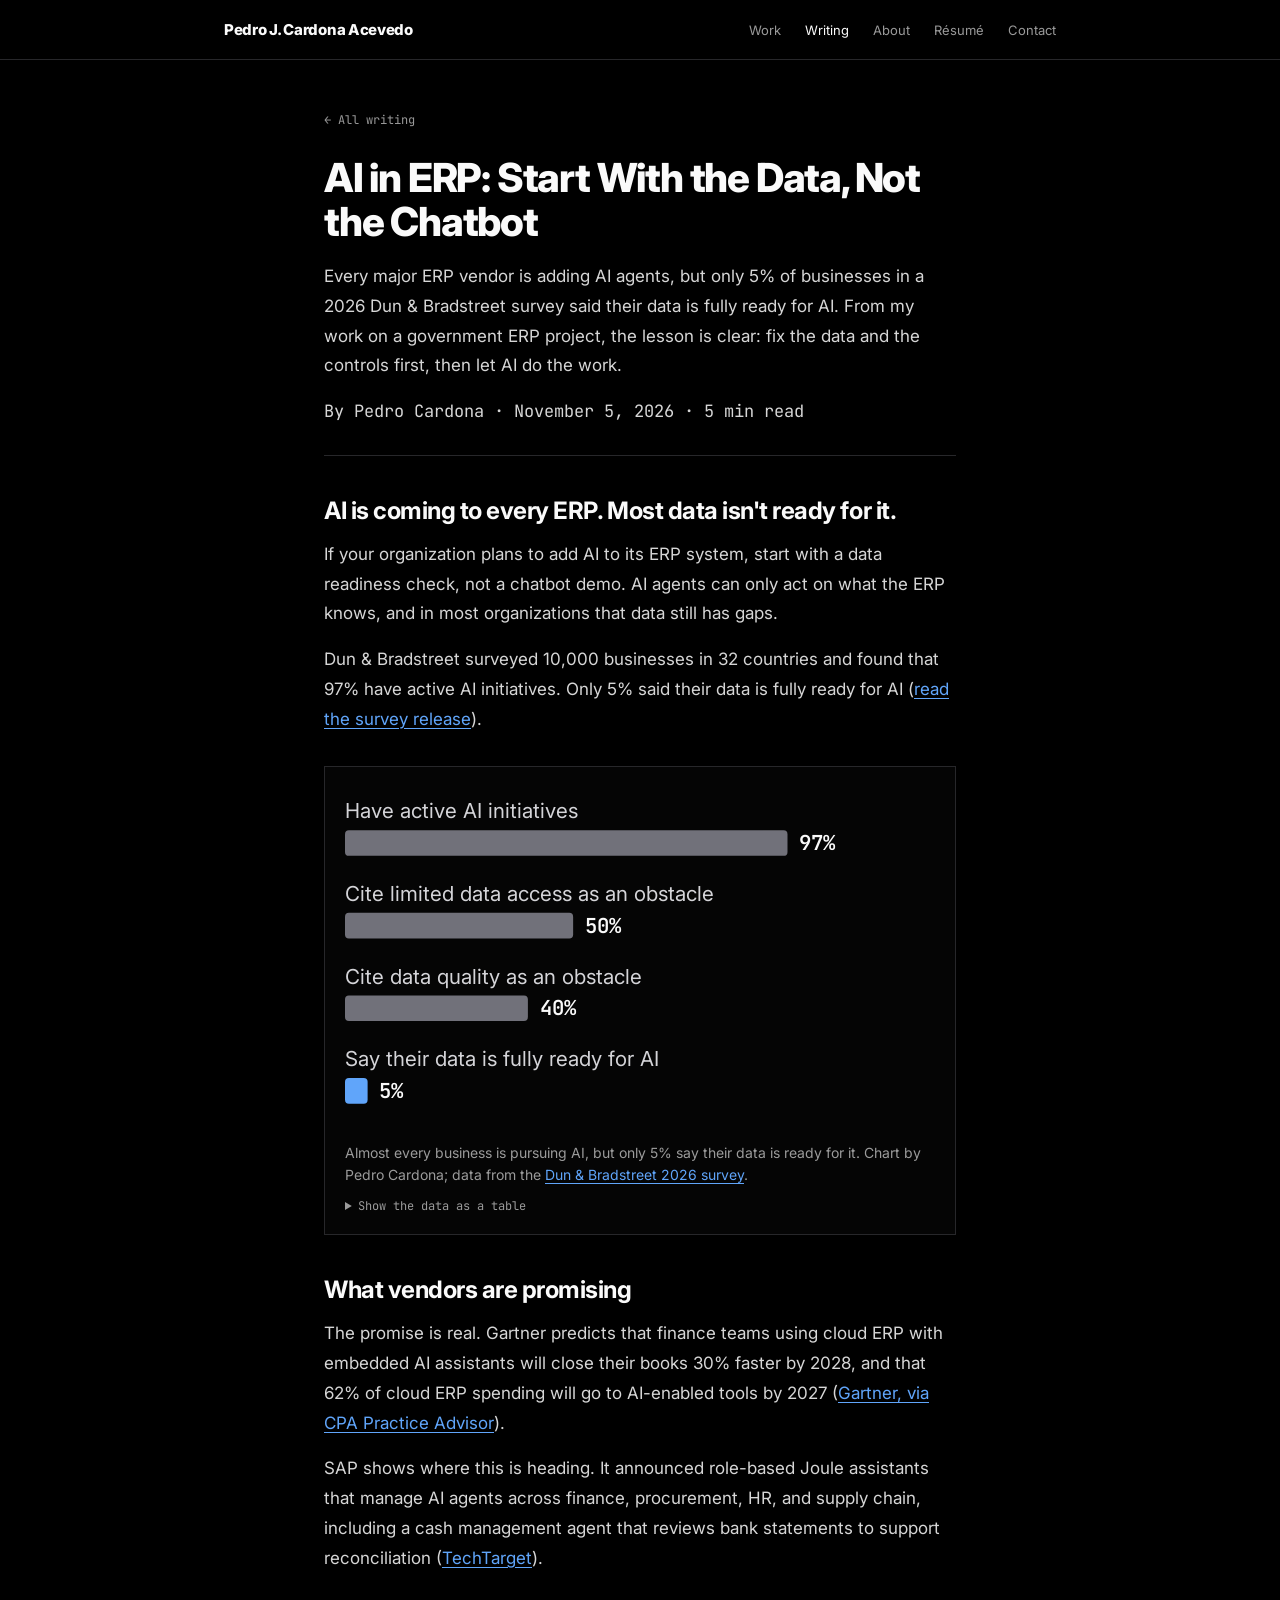
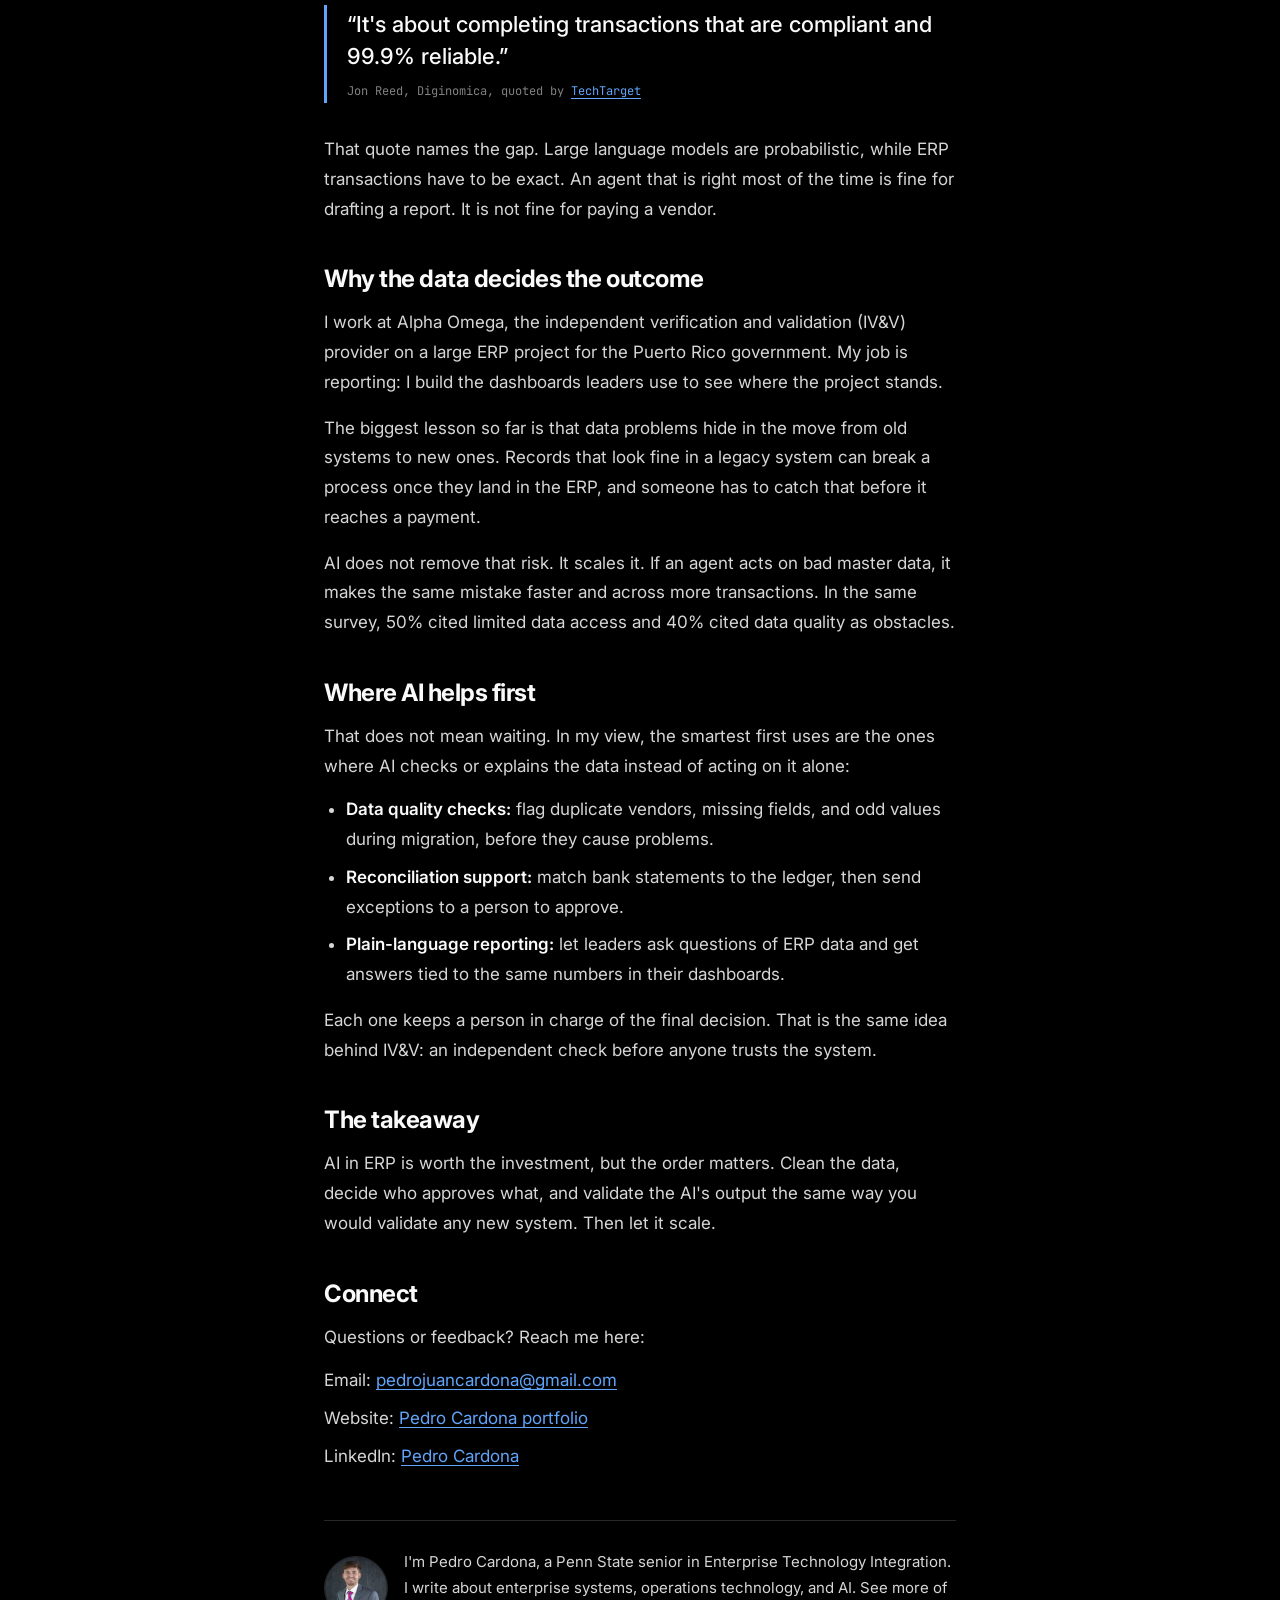
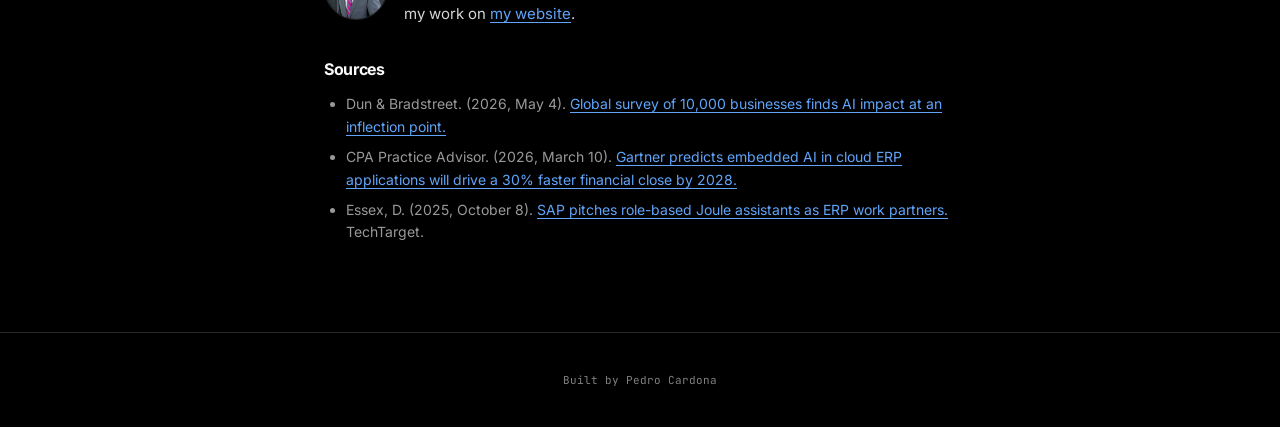
==== blog/ai-in-erp.html @ 931864f9 "Add Writing section with three blog posts Co-Authored-By: Claude Opus 5.5 <noreply@anthropic.com> Cl" ====
<!DOCTYPE html>
<html lang="en">
<head>
<meta charset="UTF-8">
<meta name="viewport" content="width=device-width, initial-scale=1.0">
<title>AI in ERP: Start With the Data, Not the Chatbot | Pedro J. Cardona Acevedo</title>
<meta name="description" content="Every major ERP vendor is adding AI agents, but only 5% of businesses say their data is fully ready for AI. Fix the data and controls first.">
<link rel="icon" href="data:image/svg+xml,%3Csvg xmlns='http://www.w3.org/2000/svg' viewBox='0 0 64 64'%3E%3Crect width='64' height='64' rx='12' fill='%23000'/%3E%3Crect x='3' y='3' width='58' height='58' rx='9' fill='none' stroke='%2352525b' stroke-width='2'/%3E%3Ctext x='32' y='42' text-anchor='middle' font-family='Arial,Helvetica,sans-serif' font-size='26' font-weight='800' fill='%23fafafa'%3EPC%3C/text%3E%3C/svg%3E">
<link rel="preconnect" href="https://fonts.googleapis.com">
<link href="https://fonts.googleapis.com/css2?family=Inter:wght@300;400;500;700;800;900&family=JetBrains+Mono:wght@400;500&display=swap" rel="stylesheet">
<link rel="stylesheet" href="post.css">
</head>
<body>
<a class="skip-link" href="#main">Skip to content</a>
<nav>
  <div class="inner">
    <a class="nav-logo" href="../index.html">Pedro J. Cardona Acevedo</a>
    <div class="nav-links">
      <a href="../index.html#projects">Work</a>
      <a href="../index.html#writing" aria-current="page">Writing</a>
      <a href="../index.html#about">About</a>
      <a href="../index.html#resume">Résumé</a>
      <a href="../index.html#contact">Contact</a>
    </div>
  </div>
</nav>
<main id="main" tabindex="-1">
  <article class="post">
    <a class="back" href="../index.html#writing">← All writing</a>
    <header>
      <h1>AI in ERP: Start With the Data, Not the Chatbot</h1>
      <p class="summary">Every major ERP vendor is adding AI agents, but only 5% of businesses in a 2026 Dun &amp; Bradstreet survey said their data is fully ready for AI. From my work on a government ERP project, the lesson is clear: fix the data and the controls first, then let AI do the work.</p>
      <p class="byline">By Pedro Cardona · <time>November 5, 2026</time> · 5 min read</p>
    </header>
    <h2>AI is coming to every ERP. Most data isn't ready for it.</h2>
    <p>If your organization plans to add AI to its ERP system, start with a data readiness check, not a chatbot demo. AI agents can only act on what the ERP knows, and in most organizations that data still has gaps.</p>
    <p>Dun &amp; Bradstreet surveyed 10,000 businesses in 32 countries and found that 97% have active AI initiatives. Only 5% said their data is fully ready for AI (<a href="https://www.dnb.com/en-us/newsroom/press-releases/dnb-survey-finds-ai-impact-inflection-point.html">read the survey release</a>).</p>
    <figure>
      <svg class="chart" viewBox="0 0 600 344" role="img" aria-labelledby="c1-t" xmlns="http://www.w3.org/2000/svg"><title id="c1-t">Share of 10,000 businesses surveyed by Dun &amp; Bradstreet, 2026</title><g><title>Have active AI initiatives: 97%</title><text x="0" y="32" class="c-label">Have active AI initiatives</text><rect x="0" y="44" width="450" height="26" rx="4" fill="#71717a"/><text x="462" y="64" class="c-value">97%</text></g><g><title>Cite limited data access as an obstacle: 50%</title><text x="0" y="116" class="c-label">Cite limited data access as an obstacle</text><rect x="0" y="128" width="232" height="26" rx="4" fill="#71717a"/><text x="244" y="148" class="c-value">50%</text></g><g><title>Cite data quality as an obstacle: 40%</title><text x="0" y="200" class="c-label">Cite data quality as an obstacle</text><rect x="0" y="212" width="186" height="26" rx="4" fill="#71717a"/><text x="198" y="232" class="c-value">40%</text></g><g><title>Say their data is fully ready for AI: 5%</title><text x="0" y="284" class="c-label">Say their data is fully ready for AI</text><rect x="0" y="296" width="23" height="26" rx="4" fill="#60a5fa"/><text x="35" y="316" class="c-value">5%</text></g></svg>
      <figcaption>Almost every business is pursuing AI, but only 5% say their data is ready for it. Chart by Pedro Cardona; data from the <a href="https://www.dnb.com/en-us/newsroom/press-releases/dnb-survey-finds-ai-impact-inflection-point.html">Dun &amp; Bradstreet 2026 survey</a>.</figcaption>
      <details class="data-table"><summary>Show the data as a table</summary><table><caption>Dun &amp; Bradstreet 2026 survey of 10,000 businesses</caption><thead><tr><th scope="col">Finding</th><th scope="col">Share of businesses</th></tr></thead><tbody><tr><th scope="row">Have active AI initiatives</th><td>97%</td></tr><tr><th scope="row">Cite limited data access as an obstacle</th><td>50%</td></tr><tr><th scope="row">Cite data quality as an obstacle</th><td>40%</td></tr><tr><th scope="row">Say their data is fully ready for AI</th><td>5%</td></tr></tbody></table></details>
    </figure>
    <h2>What vendors are promising</h2>
    <p>The promise is real. Gartner predicts that finance teams using cloud ERP with embedded AI assistants will close their books 30% faster by 2028, and that 62% of cloud ERP spending will go to AI-enabled tools by 2027 (<a href="https://www.cpapracticeadvisor.com/2026/03/10/gartner-predicts-embedded-ai-in-cloud-erp-applications-will-drive-a-30-faster-financial-close-by-2028/179540/">Gartner, via CPA Practice Advisor</a>).</p>
    <p>SAP shows where this is heading. It announced role-based Joule assistants that manage AI agents across finance, procurement, HR, and supply chain, including a cash management agent that reviews bank statements to support reconciliation (<a href="https://www.techtarget.com/searchsap/news/366632263/SAP-pitches-role-based-Joule-assistants-as-ERP-work-partners">TechTarget</a>).</p>
    <blockquote>
      <p>“It's about completing transactions that are compliant and 99.9% reliable.”</p>
      <cite>Jon Reed, Diginomica, quoted by <a href="https://www.techtarget.com/searchsap/news/366632263/SAP-pitches-role-based-Joule-assistants-as-ERP-work-partners">TechTarget</a></cite>
    </blockquote>
    <p>That quote names the gap. Large language models are probabilistic, while ERP transactions have to be exact. An agent that is right most of the time is fine for drafting a report. It is not fine for paying a vendor.</p>
    <h2>Why the data decides the outcome</h2>
    <p>I work at Alpha Omega, the independent verification and validation (IV&amp;V) provider on a large ERP project for the Puerto Rico government. My job is reporting: I build the dashboards leaders use to see where the project stands.</p>
    <p>The biggest lesson so far is that data problems hide in the move from old systems to new ones. Records that look fine in a legacy system can break a process once they land in the ERP, and someone has to catch that before it reaches a payment.</p>
    <p>AI does not remove that risk. It scales it. If an agent acts on bad master data, it makes the same mistake faster and across more transactions. In the same survey, 50% cited limited data access and 40% cited data quality as obstacles.</p>
    <h2>Where AI helps first</h2>
    <p>That does not mean waiting. In my view, the smartest first uses are the ones where AI checks or explains the data instead of acting on it alone:</p>
    <ul>
      <li><strong>Data quality checks:</strong> flag duplicate vendors, missing fields, and odd values during migration, before they cause problems.</li>
      <li><strong>Reconciliation support:</strong> match bank statements to the ledger, then send exceptions to a person to approve.</li>
      <li><strong>Plain-language reporting:</strong> let leaders ask questions of ERP data and get answers tied to the same numbers in their dashboards.</li>
    </ul>
    <p>Each one keeps a person in charge of the final decision. That is the same idea behind IV&amp;V: an independent check before anyone trusts the system.</p>
    <h2>The takeaway</h2>
    <p>AI in ERP is worth the investment, but the order matters. Clean the data, decide who approves what, and validate the AI's output the same way you would validate any new system. Then let it scale.</p>
    <h2>Connect</h2>
    <p>Questions or feedback? Reach me here:</p>
    <ul class="connect">
      <li>Email: <a href="mailto:pedrojuancardona@gmail.com">pedrojuancardona@gmail.com</a></li>
      <li>Website: <a href="../index.html">Pedro Cardona portfolio</a></li>
      <li>LinkedIn: <a href="https://www.linkedin.com/in/pedro-cardona-973149291">Pedro Cardona</a></li>
    </ul>
    <footer class="post-end">
      <aside class="author">
        <img src="../headshot.jpg" alt="Portrait of Pedro Cardona in a gray suit and pink striped tie" width="800" height="800">
        <p>I'm Pedro Cardona, a Penn State senior in Enterprise Technology Integration. I write about enterprise systems, operations technology, and AI. See more of my work on <a href="../index.html">my website</a>.</p>
      </aside>
      <h2 class="sources-h">Sources</h2>
      <ul class="sources"><li>Dun &amp; Bradstreet. (2026, May 4). <a href="https://www.dnb.com/en-us/newsroom/press-releases/dnb-survey-finds-ai-impact-inflection-point.html">Global survey of 10,000 businesses finds AI impact at an inflection point.</a></li><li>CPA Practice Advisor. (2026, March 10). <a href="https://www.cpapracticeadvisor.com/2026/03/10/gartner-predicts-embedded-ai-in-cloud-erp-applications-will-drive-a-30-faster-financial-close-by-2028/179540/">Gartner predicts embedded AI in cloud ERP applications will drive a 30% faster financial close by 2028.</a></li><li>Essex, D. (2025, October 8). <a href="https://www.techtarget.com/searchsap/news/366632263/SAP-pitches-role-based-Joule-assistants-as-ERP-work-partners">SAP pitches role-based Joule assistants as ERP work partners.</a> TechTarget.</li></ul>
    </footer>
  </article>
</main>
<footer class="site-footer">Built by Pedro Cardona</footer>
</body>
</html>
---- blog/post.css ----
*, *::before, *::after { box-sizing: border-box; margin: 0; padding: 0; }

:root {
  --bg: #000;
  --frame: #27272a;
  --frame-hover: #3f3f46;
  --text: #fafafa;
  --body: rgba(255,255,255,0.84);
  --muted: rgba(255,255,255,0.6);
  --dim: rgba(255,255,255,0.5);
  --link: #60a5fa;
  --sans: 'Inter', system-ui, sans-serif;
  --mono: 'JetBrains Mono', ui-monospace, monospace;
}

body { background: var(--bg); color: var(--text); font-family: var(--sans); -webkit-font-smoothing: antialiased; }

.skip-link {
  position: absolute; left: 16px; top: -60px; z-index: 100;
  background: var(--text); color: var(--bg); padding: 10px 16px;
  font-size: 13px; font-weight: 600; text-decoration: none;
}
.skip-link:focus { top: 12px; }
main:focus { outline: none; }
a:focus-visible { outline: 2px solid var(--text); outline-offset: 2px; }

nav {
  position: sticky; top: 0; z-index: 10;
  background: rgba(0,0,0,0.85); backdrop-filter: blur(8px);
  border-bottom: 1px solid var(--frame); height: 60px; display: flex; align-items: center;
}
nav .inner {
  width: 100%; max-width: 880px; margin: 0 auto; padding: 0 24px;
  display: flex; align-items: center; justify-content: space-between; gap: 16px;
}
.nav-logo { font-size: 15px; font-weight: 800; color: var(--text); text-decoration: none; letter-spacing: -0.02em; white-space: nowrap; }
.nav-links { display: flex; gap: 24px; }
.nav-links a { font-size: 13px; color: var(--muted); text-decoration: none; }
.nav-links a:hover, .nav-links a[aria-current] { color: var(--text); }

.post { max-width: 680px; margin: 0 auto; padding: 48px 24px 72px; }
.back { font-family: var(--mono); font-size: 12px; color: var(--muted); text-decoration: none; }
.back:hover { color: var(--text); }

.post header { margin: 28px 0 36px; padding-bottom: 28px; border-bottom: 1px solid var(--frame); }
.post h1 { font-size: 40px; line-height: 1.1; font-weight: 800; letter-spacing: -0.03em; margin-bottom: 18px; }
.summary { font-size: 18px; line-height: 1.6; color: var(--text); font-weight: 400; }
.byline { margin-top: 18px; font-family: var(--mono); font-size: 12px; color: var(--dim); }

.post h2 { font-size: 24px; line-height: 1.25; font-weight: 700; letter-spacing: -0.02em; margin: 40px 0 14px; }
.post p, .post li { font-size: 17px; line-height: 1.75; color: var(--body); font-weight: 400; }
.post p + p { margin-top: 16px; }
.post ul, .post ol { margin: 14px 0 16px 22px; }
.post li + li { margin-top: 8px; }
.post strong { color: var(--text); font-weight: 600; }
.post a { color: var(--link); text-decoration: underline; text-underline-offset: 3px; text-decoration-thickness: 1px; }
.post a:hover { text-decoration-thickness: 2px; }
.post a.back { color: var(--muted); text-decoration: none; }
.post ul.connect { list-style: none; margin-left: 0; }

.note {
  font-size: 14px !important; color: var(--muted) !important;
  border-left: 2px solid var(--frame-hover); padding: 2px 0 2px 14px;
}

blockquote { margin: 32px 0; padding: 4px 0 4px 20px; border-left: 3px solid var(--link); }
blockquote p { font-size: 22px !important; line-height: 1.45 !important; color: var(--text) !important; font-weight: 500 !important; }
blockquote cite { display: block; margin-top: 10px; font-style: normal; font-family: var(--mono); font-size: 12px; color: var(--dim); }

figure { margin: 32px 0; padding: 20px; border: 1px solid var(--frame); background: rgba(255,255,255,0.02); }
.chart { width: 100%; height: auto; display: block; }
.chart.tl { max-width: 440px; margin: 0 auto; }
.chart .c-label { font: 400 21px var(--sans); fill: #d4d4d8; }
.chart .c-value { font: 600 21px var(--mono); fill: var(--text); }
.chart .c-when { font: 600 22px var(--mono); fill: var(--text); }
figcaption { margin-top: 16px; font-size: 14px; line-height: 1.6; color: var(--muted); }
.post figcaption a { color: var(--link); }

.data-table { margin-top: 12px; font-size: 13px; color: var(--muted); }
.data-table summary { cursor: pointer; font-family: var(--mono); font-size: 12px; }
.data-table table { margin-top: 10px; border-collapse: collapse; width: 100%; }
.data-table caption { text-align: left; padding-bottom: 6px; }
.data-table th, .data-table td { text-align: left; padding: 6px 8px; border-bottom: 1px solid var(--frame); font-weight: 400; }
.data-table thead th { color: var(--text); }

.post-end { margin-top: 48px; padding-top: 28px; border-top: 1px solid var(--frame); }
.author { display: flex; gap: 16px; align-items: center; }
.author img { width: 64px; height: 64px; border-radius: 50%; border: 1px solid var(--frame); flex: 0 0 64px; object-fit: cover; }
.author p { font-size: 15px !important; }
.sources-h { font-size: 16px !important; margin: 32px 0 10px !important; }
.sources li { font-size: 14px !important; line-height: 1.6 !important; color: var(--muted) !important; }

.site-footer { padding: 40px 0; text-align: center; font-family: var(--mono); font-size: 11px; color: var(--dim); border-top: 1px solid var(--frame); }

@media (max-width: 700px) {
  .nav-links { display: none; }
  .post { padding: 32px 16px 56px; }
  .post h1 { font-size: 30px; }
  .summary { font-size: 17px; }
  .post h2 { font-size: 21px; }
  .post p, .post li { font-size: 16px; }
  figure { padding: 14px; }
  .chart .c-label, .chart .c-value { font-size: 27px; }
  .chart.tl .c-label { font-size: 21px; }
  blockquote p { font-size: 19px !important; }
}
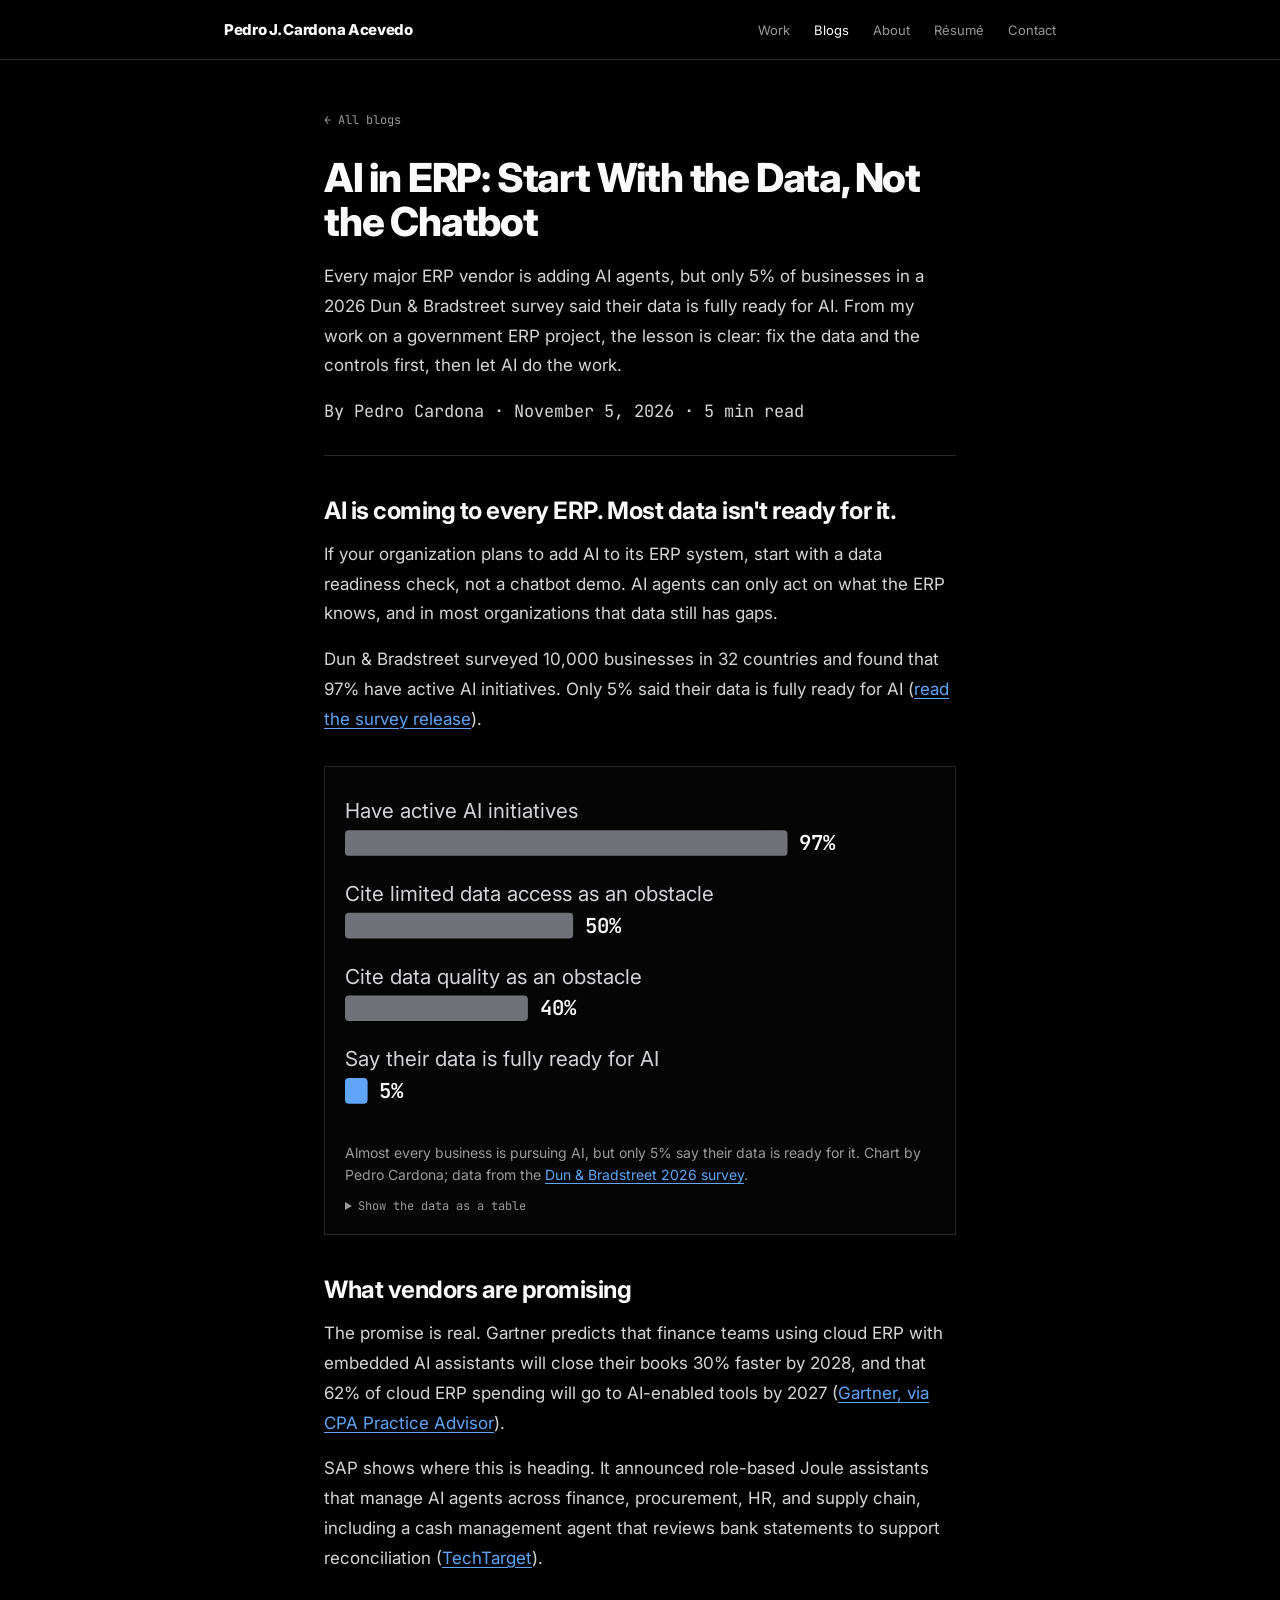
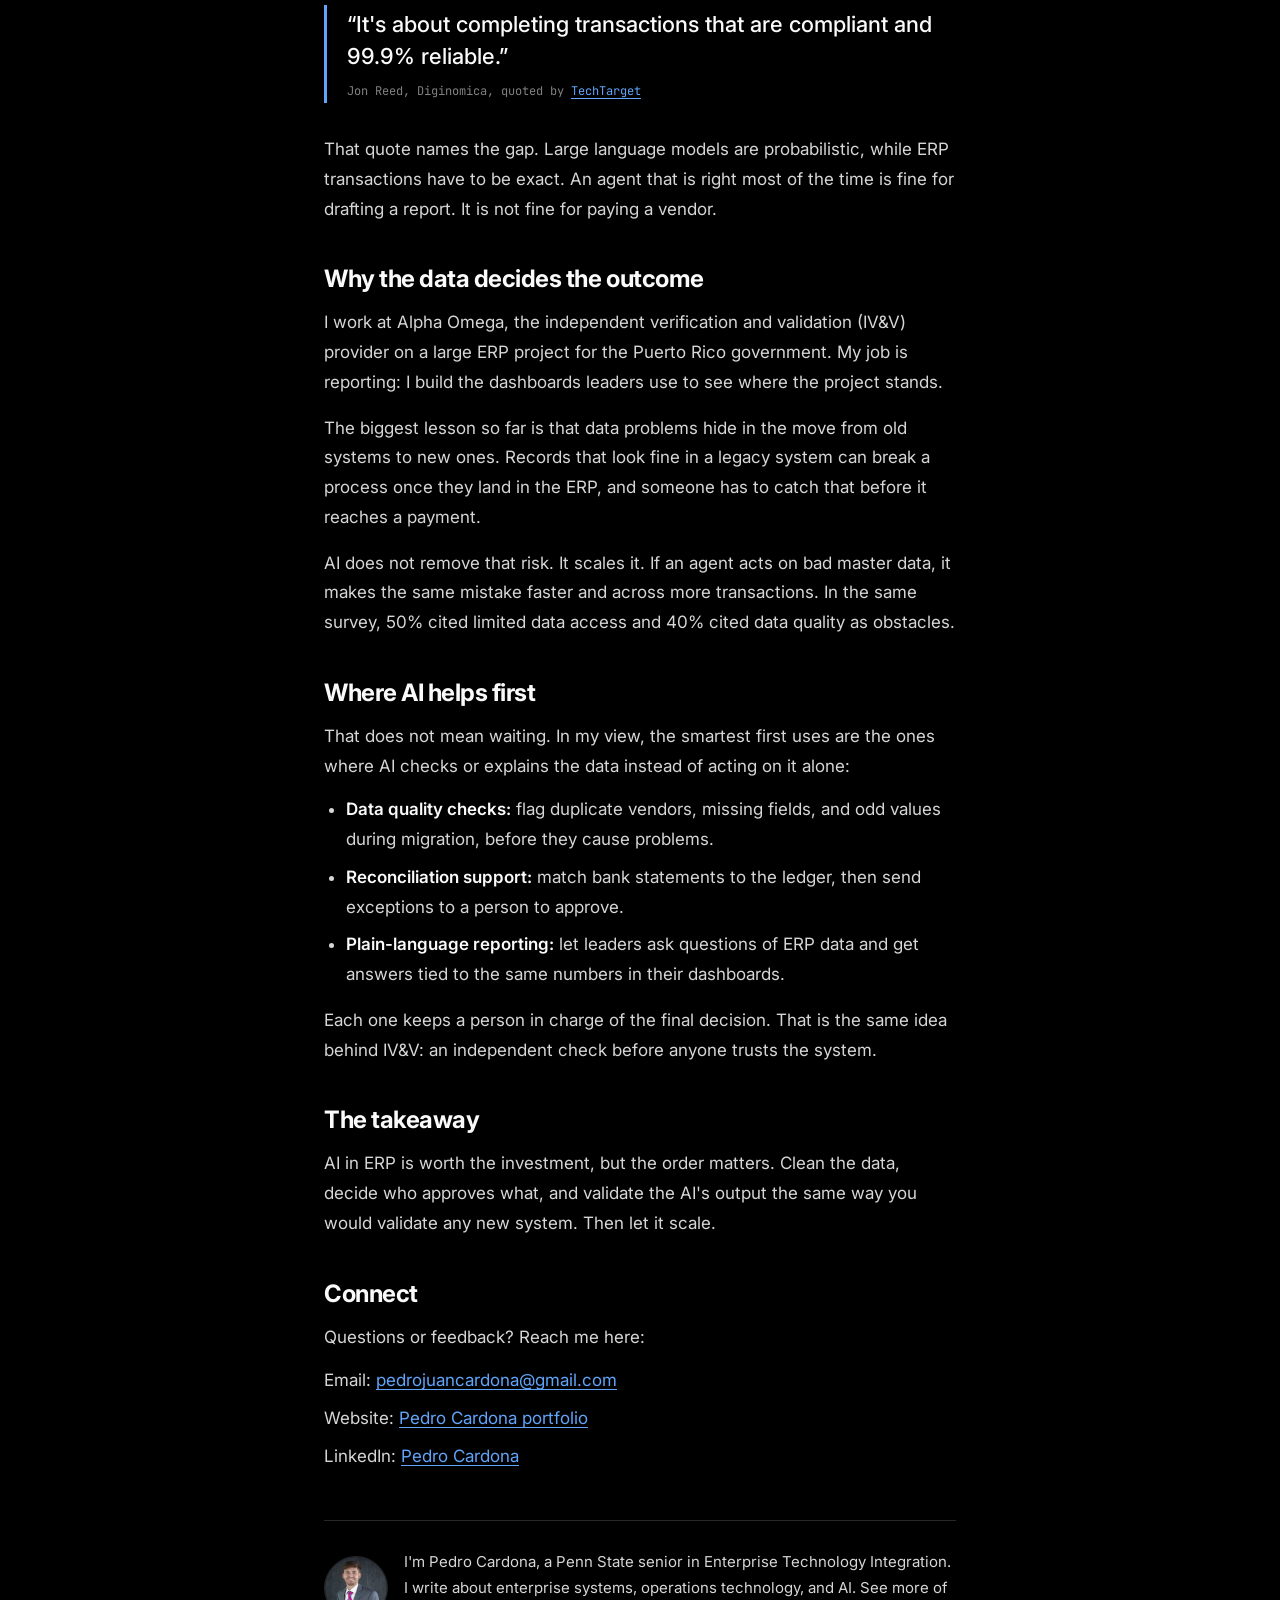
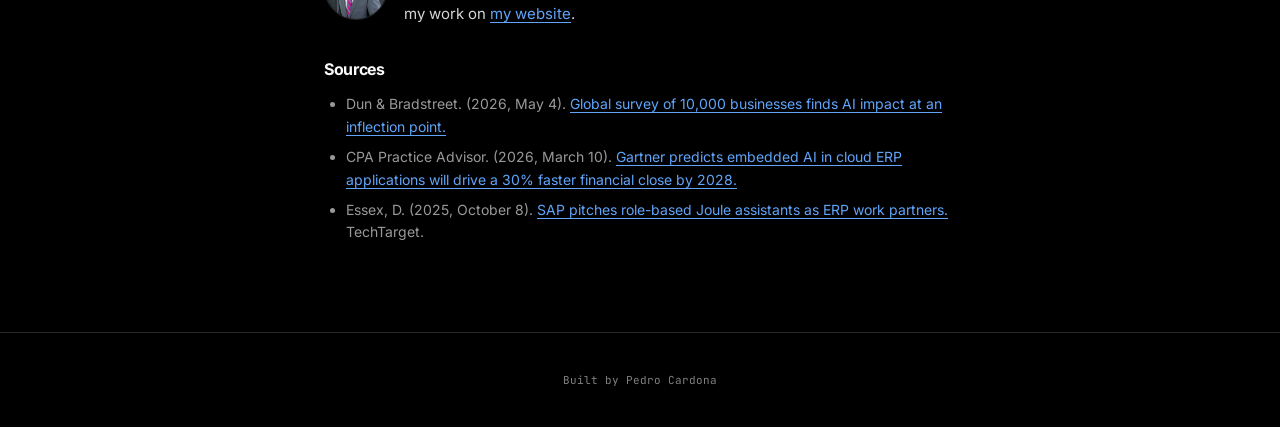
==== commit fc6edbe1: "Rename Writing section to Blogs Co-Authored-By: Claude Opus 5.5 <noreply@anthropic.com> Claude-Sessi" ====
--- a/blog/ai-in-erp.html
+++ b/blog/ai-in-erp.html
@@ -17,7 +17,7 @@
     <a class="nav-logo" href="../index.html">Pedro J. Cardona Acevedo</a>
     <div class="nav-links">
       <a href="../index.html#projects">Work</a>
-      <a href="../index.html#writing" aria-current="page">Writing</a>
+      <a href="../index.html#blogs" aria-current="page">Blogs</a>
       <a href="../index.html#about">About</a>
       <a href="../index.html#resume">Résumé</a>
       <a href="../index.html#contact">Contact</a>
@@ -26,7 +26,7 @@
 </nav>
 <main id="main" tabindex="-1">
   <article class="post">
-    <a class="back" href="../index.html#writing">← All writing</a>
+    <a class="back" href="../index.html#blogs">← All blogs</a>
     <header>
       <h1>AI in ERP: Start With the Data, Not the Chatbot</h1>
       <p class="summary">Every major ERP vendor is adding AI agents, but only 5% of businesses in a 2026 Dun &amp; Bradstreet survey said their data is fully ready for AI. From my work on a government ERP project, the lesson is clear: fix the data and the controls first, then let AI do the work.</p>
